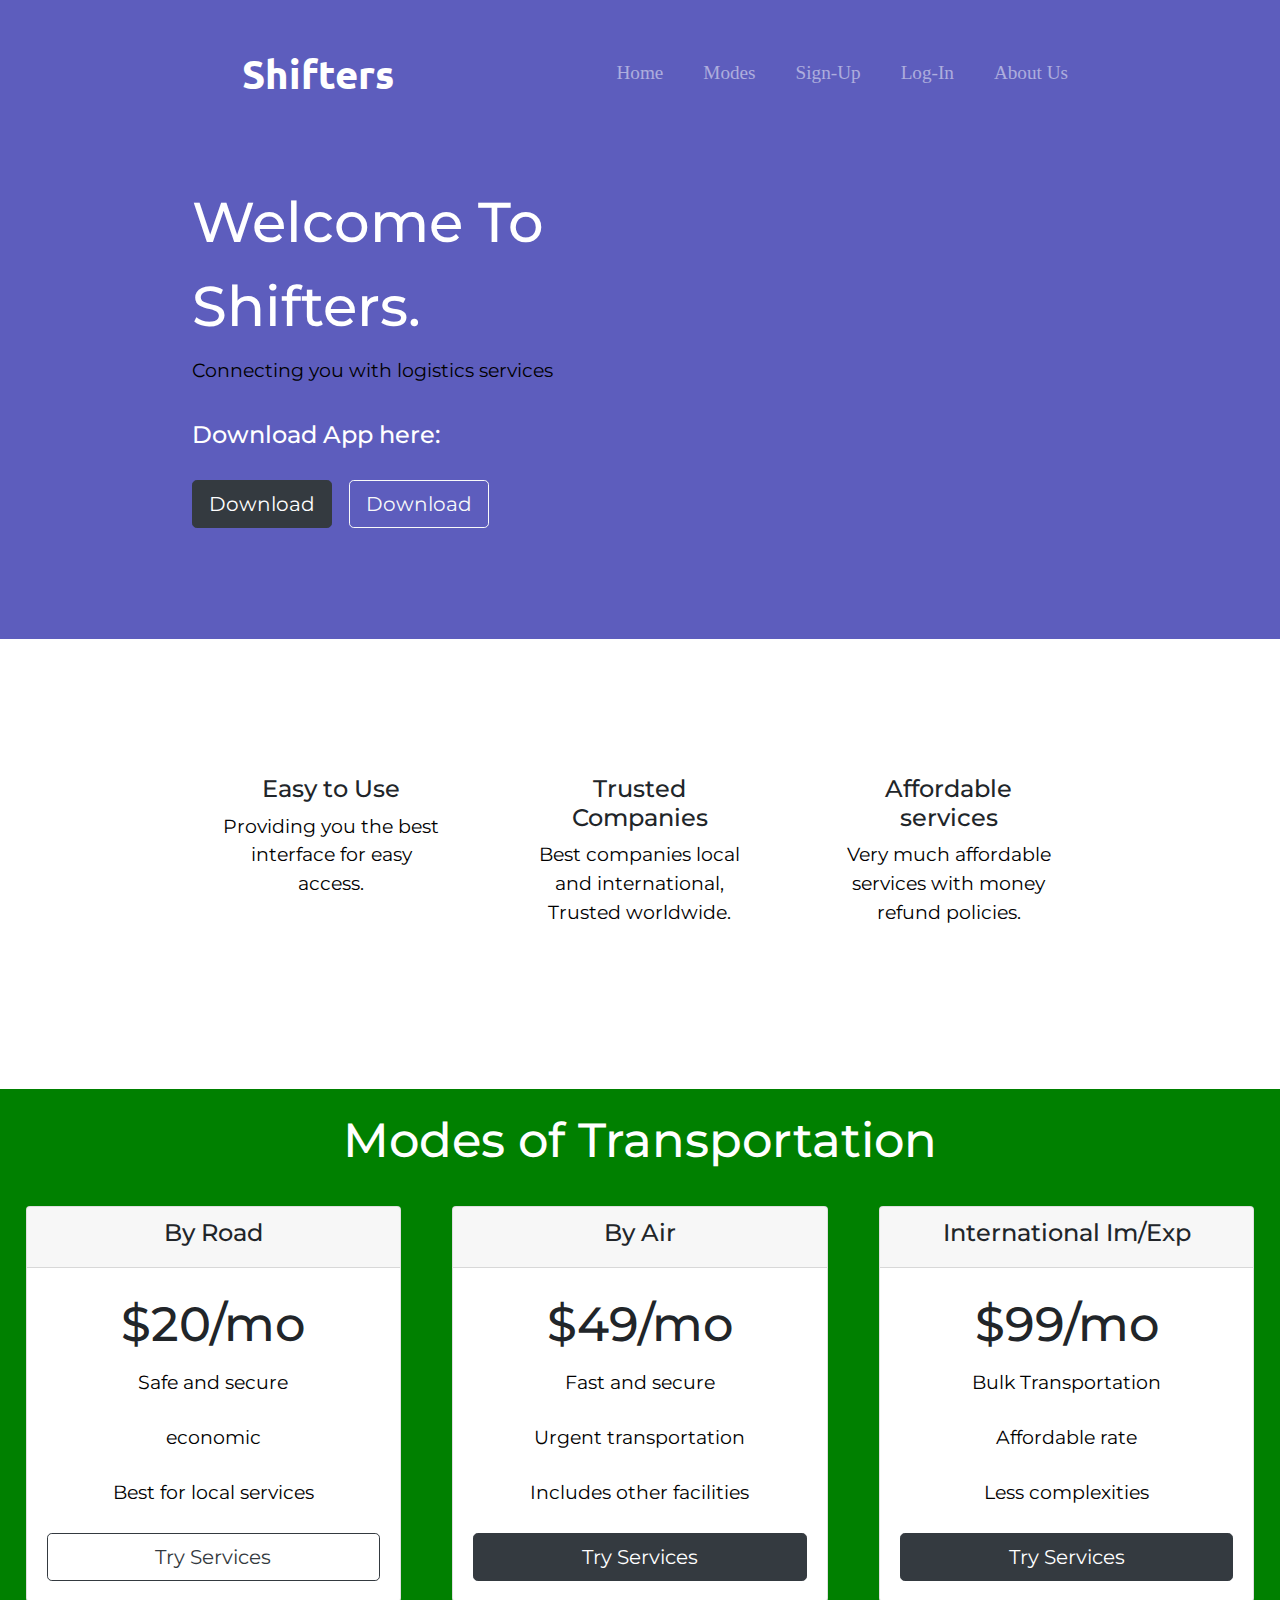
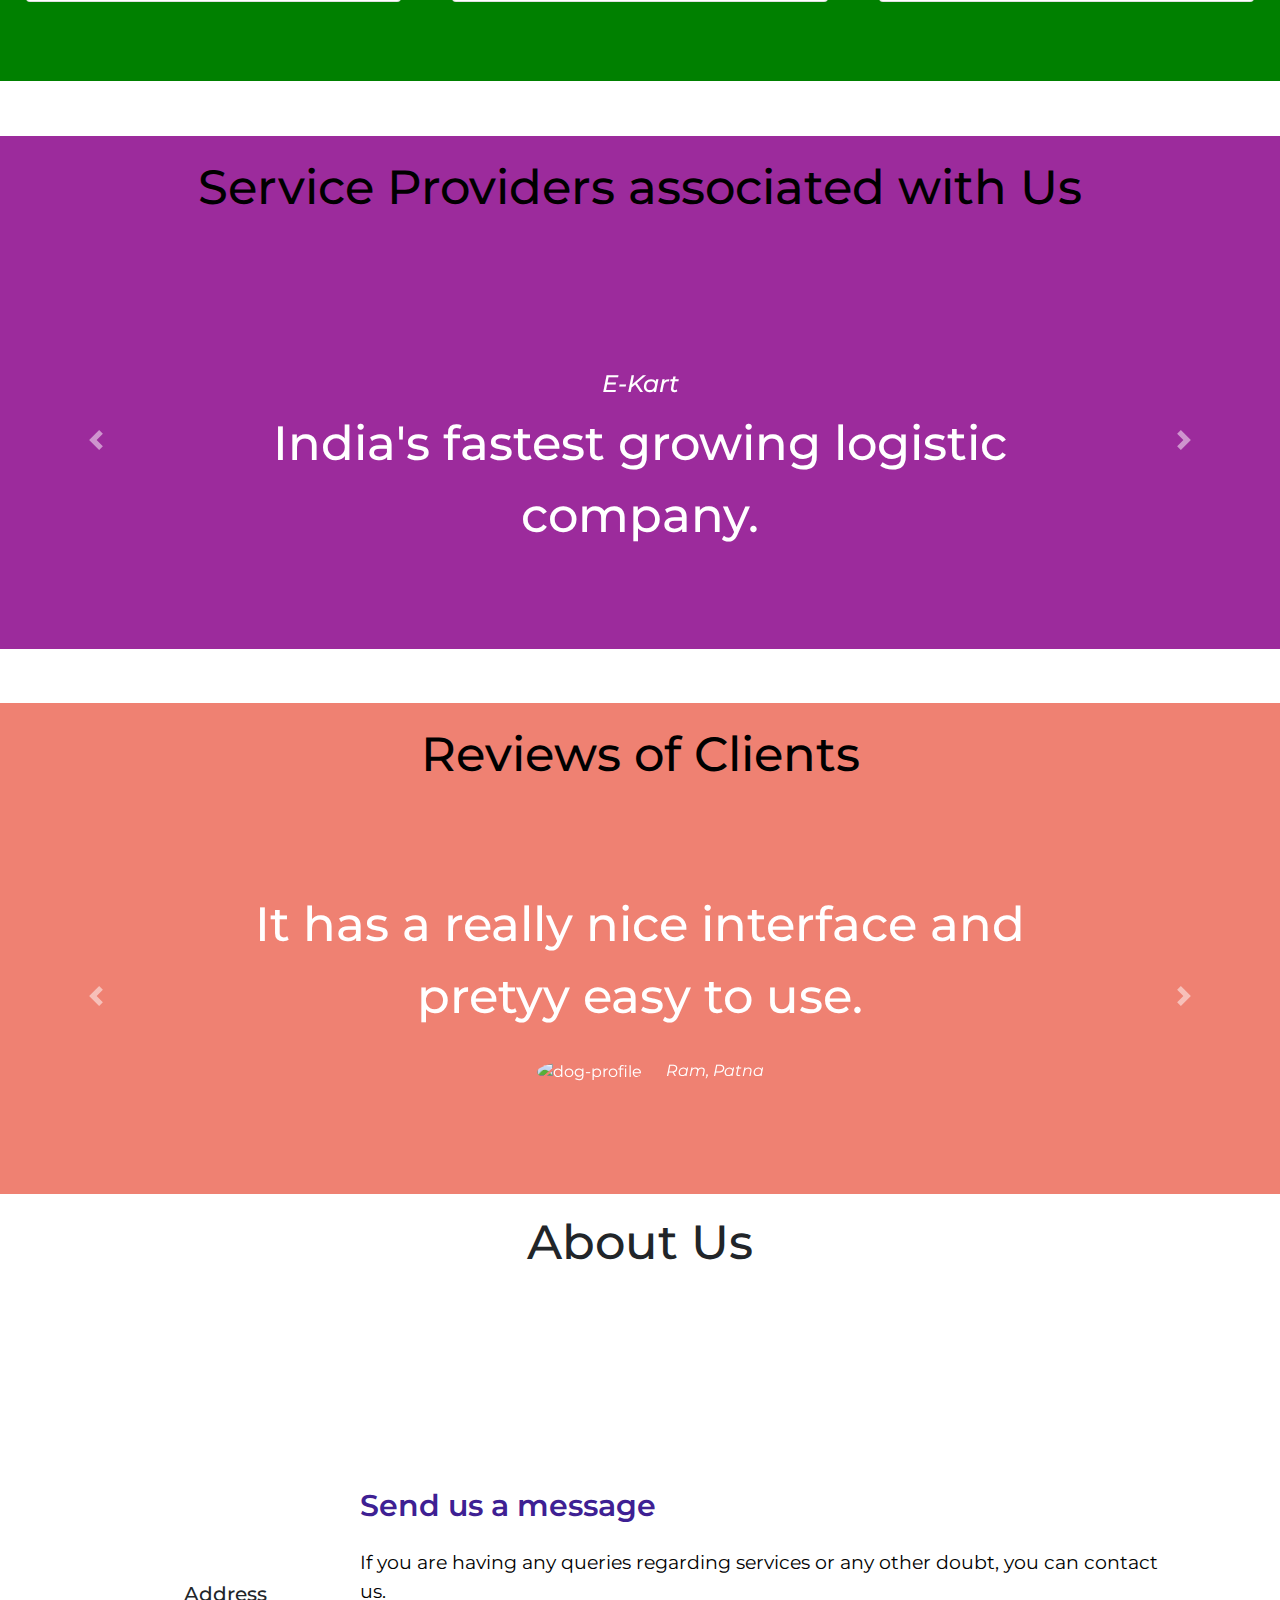
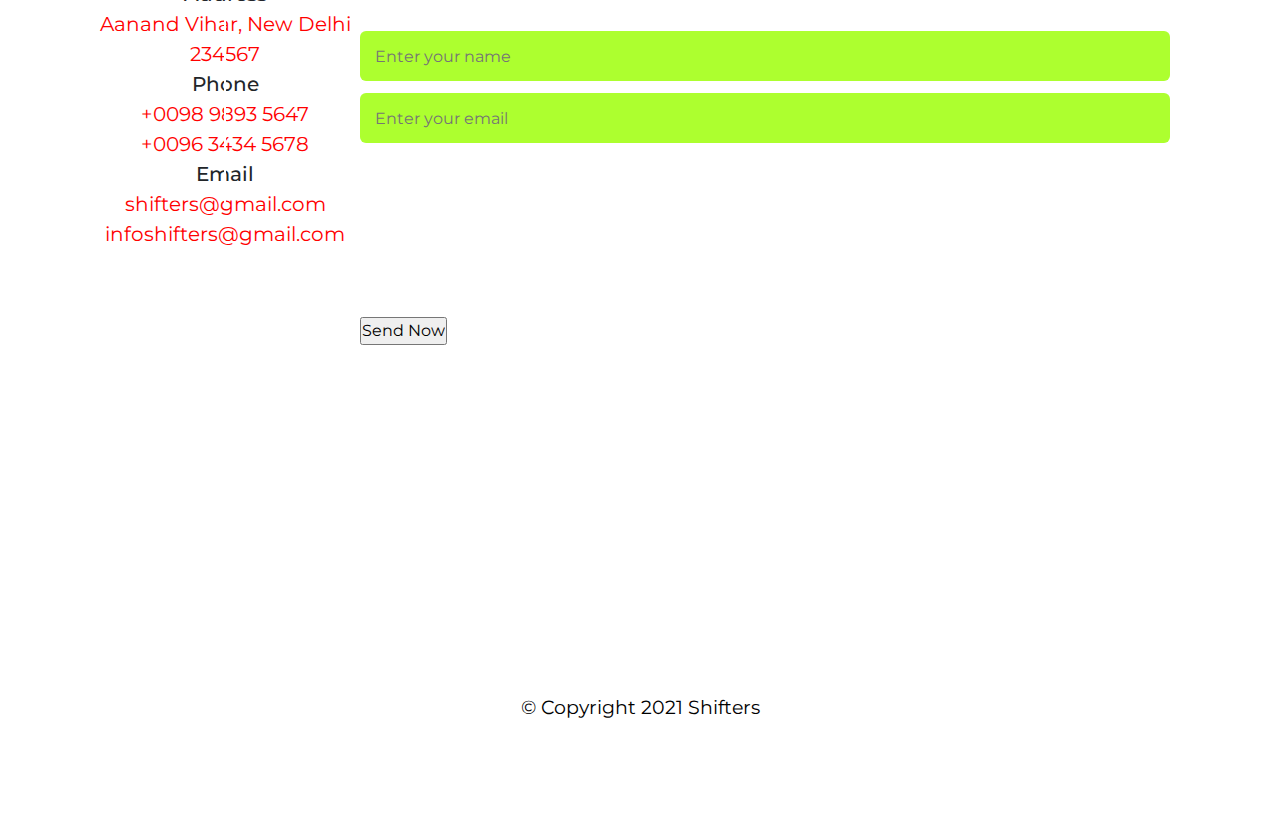
==== index.html @ e753db92 "Add files via upload" ====
<!DOCTYPE html>
<html>

<head>
  <meta charset="utf-8">
  <title>Shifters</title>
  <link rel="icon" href="images/logo3.ico"> 

  <!-- CSS only -->
  <link rel="stylesheet" href="https://maxcdn.bootstrapcdn.com/bootstrap/4.0.0/css/bootstrap.min.css" integrity="sha384-Gn5384xqQ1aoWXA+058RXPxPg6fy4IWvTNh0E263XmFcJlSAwiGgFAW/dAiS6JXm" crossorigin="anonymous">
  <link rel="stylesheet" href="styles1.css">
  <link rel="stylesheet" href="https://pro.fontawesome.com/releases/v5.10.0/css/all.css" integrity="sha384-AYmEC3Yw5cVb3ZcuHtOA93w35dYTsvhLPVnYs9eStHfGJvOvKxVfELGroGkvsg+p" crossorigin="anonymous"/>
  <script src="https://code.jquery.com/jquery-3.2.1.slim.min.js" integrity="sha384-KJ3o2DKtIkvYIK3UENzmM7KCkRr/rE9/Qpg6aAZGJwFDMVNA/GpGFF93hXpG5KkN" crossorigin="anonymous"></script>
  <script src="https://cdnjs.cloudflare.com/ajax/libs/popper.js/1.12.9/umd/popper.min.js" integrity="sha384-ApNbgh9B+Y1QKtv3Rn7W3mgPxhU9K/ScQsAP7hUibX39j7fakFPskvXusvfa0b4Q" crossorigin="anonymous"></script>
  <script src="https://maxcdn.bootstrapcdn.com/bootstrap/4.0.0/js/bootstrap.min.js" integrity="sha384-JZR6Spejh4U02d8jOt6vLEHfe/JQGiRRSQQxSfFWpi1MquVdAyjUar5+76PVCmYl" crossorigin="anonymous"></script>
  <!-- Google fonts -->
  <link rel="preconnect" href="https://fonts.googleapis.com">
  <link rel="preconnect" href="https://fonts.gstatic.com" crossorigin>
  <link href="https://fonts.googleapis.com/css2?family=Montserrat:wght@900&display=swap" rel="stylesheet">
  <link rel="preconnect" href="https://fonts.googleapis.com">
  <link rel="preconnect" href="https://fonts.gstatic.com" crossorigin>
  <link href="https://fonts.googleapis.com/css2?family=Ubuntu:wght@300&display=swap" rel="stylesheet">
</head>

<body>

  <section id="title">
    <div class="container-fluid">

    <nav class="navbar navbar-expand-lg navbar-dark">
      <img class="truck" src="images/logo3.ico" alt=""><a class="navbar-brand" href="">Shifters</a>
      <button class="navbar-toggler" type="button" data-toggle="collapse" data-target="#navbarNavDropdown" aria-controls="navbarNavDropdown" aria-expanded="false" aria-label="Toggle navigation">
        <span class="navbar-toggler-icon"></span>
      </button>
      <div class="collapse navbar-collapse" id="navbarNavDropdown">
        <ul class="navbar-nav ml-auto ">
          <li class="nav-item">
            <a class="nav-link" href="saga.html">Home</a>
          </li>
          <li class="nav-item">
            <a class="nav-link" href="#mode">Modes</a>
          </li>
          <li class="nav-item">
            <a class="nav-link" href="signup.html">Sign-Up</a>
          </li>
          <li class="nav-item">
            <a class="nav-link" href="login.html">Log-In</a>
          </li>
          <li class="nav-item">
            <a class="nav-link" href="#yohi">About Us</a>
          </li>
        </ul>  
      </div>
      </nav> 
      <div class="row">
        <div class="col-lg-6">
      <h1>Welcome To Shifters.</h1>
      <p>Connecting you with logistics services</p>
      <h4>Download App here:</h4>
      <button type="button" class="btn btn-dark btn-lg download-button"><i class="fab fa-apple"></i> Download</button>

      <button type="button" class="btn btn-outline-light btn-lg download-button"><i class="fab fa-google-play"></i> Download</button>
        
        </div>
      
    <div class="col-lg-6">
      <img class="title-img" src="" alt="">
    </div>
  </div>
  </section>


  <!-- Features -->

  <section id="features">
    <div class='row'>
    <div class='col-lg-4 feature-box'>
    <i class="icon fas fa-check-circle one fa-4x"></i>
    <h3>Easy to Use</h3>
    <p>Providing you the best interface for easy access.</p>
    </div>
    <div class='col-lg-4 feature-box'>
    <i class="icon fas fa-bullseye one fa-4x"></i> 
    <h3>Trusted Companies</h3>
    <p>Best companies local and international, Trusted worldwide.</p>
    </div>
    <div class='col-lg-4 feature-box'>
    <i class="icon fas fa-heart one fa-4x"></i> 
    <h3>Affordable services</h3>
    <p>Very much affordable services with money refund policies.</p>
    </div>
    </div>
  </section>

  <section id="mode">
    <h2 class="modi">Modes of Transportation</h2>
    <div class="row">
      <div class="pricing-column col-lg-4 col-md-6">
        <div class="card">
          <div class="card-header">
            <h3>By Road</h3>
          </div>
          <div class="card-body">
            <h2>$20/mo</h2>
            <p>Safe and secure</p>
            <p>economic</p>
            <p>Best for local services</p>
            <a href="login.html"><button type="button" class="btn btn-lg btn-block btn-outline-dark">Try Services</button></a>
          </div>
        </div>
      </div>
      <div class="pricing-column col-lg-4 col-md-6">
        <div class="card">
          <div class="card-header">
            <h3>By Air</h3>
          </div>
          <div class="card-body">
            <h2>$49/mo</h2>
            <p>Fast and secure</p>
            <p>Urgent transportation</p>
            <p>Includes other facilities</p>
            <a href="login.html"><button type="button" class="btn btn-lg btn-block btn-dark">Try Services</button></a>
          </div>
        </div>
      </div>
      <div class="pricing-column col-lg-4">
        <div class="card">
          <div class="card-header">
            <h3>International Im/Exp</h3>
          </div>
          <div class="card-body">
            <h2>$99/mo</h2>
            <p>Bulk Transportation</p>
            <p>Affordable rate</p>
            <p>Less complexities</p>
            <a href="login.html"><button type="button" class="btn btn-lg btn-block btn-dark">Try Services</button></a>
          </div>
        </div>
      </div>  
    </div>
  </section>
<div class="extra">
     <p class="white">kdfs;wlfhwefhwefkwnfjkk</p>
</div>

<!-- association -->

<section id="association">
  <h2 class="review">Service Providers associated with Us</h2>
  <div id="testimonial-carousel1" class="carousel slide" data-ride="carousel" data-interval="1600">
    <div class="carousel-inner">
      <div class="carousel-item active">
        <img class="testimonial-img"src="images/E-kart-logo.png" alt="">
        <h4><em>E-Kart</em></h4>
        <h2>India's fastest growing logistic company.</h2>
        
      </div>
      <div class="carousel-item">
        <img class="testimonial-img" src="images/blue.jpeg" alt="">
        <h4><em>Bluedart</em></h4>
        <h2 class="testimonial-text">India's fastest growing logistic company.</h2>
      </div>
      <div class="carousel-item">
        <img class="testimonial-img" src="images/delhi.png" alt="">
        <h4><em>Delhivery</em></h4>
        <h2 class="testimonial-text">India's fastest growing logistic company.</h2>
      </div>
      <div class="carousel-item">
        <img class="testimonial-img" src="images/adani-group-vector-logo.png" alt="">
        <h4><em>Adani</em></h4>
        <h2 class="testimonial-text">India's fastest growing logistic company.</h2>
      </div>
      <div class="carousel-item">
        <img class="testimonial-img" src="images/FedEx-Logo-1994-present.jpeg" alt="">
        <h4><em>Fed-Ex</em></h4>
        <h2 class="testimonial-text">India's fastest growing logistic company.</h2>
      </div>
      <div class="carousel-item">
        <img class="testimonial-img" src="images/TCI-Express-Ltd.-announces-financial-results-for-the-quarter-and-the-financial-year-ended-on-March-31-2019.jpg" alt="">
        <h4><em>TCI</em></h4>
        <h2 class="testimonial-text">India's fastest growing logistic company.</h2>
      </div>
      <div class="carousel-item">
        <img class="testimonial-img" src="images/tnw.png" alt="">
        <h4><em>TNW</em></h4>
        <h2 class="testimonial-text">India's fastest growing logistic company.</h2>
      </div>
      <div class="carousel-item">
        <img class="testimonial-img" src="images/aramex-7c3e6342fa69138c60bbbedde3c72b1684737025dbfc824ef933aed8c86c77b5.svg" alt="">
        <h4><em>Aramex</em></h4>
        <h2 class="testimonial-text">India's fastest growing logistic company.</h2>
      </div>
      
    </div>
    <a class="carousel-control-prev" href="#testimonial-carousel1" role="button" data-slide="prev">
      <span class="carousel-control-prev-icon" aria-hidden="true"></span>
      <span class="sr-only">Previous</span>
    </a>
    <a class="carousel-control-next" href="#testimonial-carousel1" role="button" data-slide="next">
      <span class="carousel-control-next-icon" aria-hidden="true"></span>
      <span class="sr-only">Next</span>
    </a>
  </div>

</section>
<div class="extra">
  <p class="white">kdfs;wlfhwefhwefkwnfjkk</p>
</div>

  <!-- Testimonials -->

  <section id="testimonials">
    <h2 class="review">Reviews of Clients</h2>
    <div id="testimonial-carousel" class="carousel slide" data-ride="false">
      <div class="carousel-inner">
        <div class="carousel-item active">
          <h2>It has a really nice interface and pretyy easy to use. </h2>
          <img class="testimonial-img"src="images/dog-img.jpg" alt="dog-profile">
          <em>Ram, Patna</em>
        </div>
        <div class="carousel-item">
          <h2 class="testimonial-text">I used this site for the first time, and i'm happy with the experience, all the suggested companies were really great.</h2>
          <img class="testimonial-img" src="images/lady-img.jpg" alt="lady-profile">
          <em>Shyaam, Kerela</em>
        </div>
        
      </div>
      <a class="carousel-control-prev" href="#testimonial-carousel" role="button" data-slide="prev">
        <span class="carousel-control-prev-icon" aria-hidden="true"></span>
        <span class="sr-only">Previous</span>
      </a>
      <a class="carousel-control-next" href="#testimonial-carousel" role="button" data-slide="next">
        <span class="carousel-control-next-icon" aria-hidden="true"></span>
        <span class="sr-only">Next</span>
      </a>
    </div>

  </section>
   <!-- about us -->
   <h3 id="yohi" class="about">About Us</h3>
     <div class="contra">
       <div class="content">
         <div class="left-side">
           <div class="address details">
             <i class="fas fa-map-marker-alt"></i>
             <div class="topic">Address</div>
             <div class="text-one">Aanand Vihar, New Delhi</div>
             <div class="text-two">234567</div>
           </div>
           <div class="phone details">
             <i class="fas fa-phone-alt"></i>
             <div class="topic">Phone</div>
             <div class="text-one">+0098 9893 5647</div>
             <div class="text-two">+0096 3434 5678</div>
           </div>
           <div class="email details">
             <i class="fas fa-envelope"></i>
             <div class="topic">Email</div>
             <div class="text-one">shifters@gmail.com</div>
             <div class="text-two">infoshifters@gmail.com</div>
           </div>
         </div>
         <div class="right-side">
           <div class="topic-text">Send us a message</div>
           <p>If you are having any queries regarding services or any other doubt, you can contact us.</p>
         <form action="#">
           <div class="input-box">
             <input type="text" placeholder="Enter your name">
           </div>
           <div class="input-box">
             <input type="text" placeholder="Enter your email">
           </div>
           <div class="input-box message-box">
             
           </div>
           <div class="button">
             <a href="mailto:bhattjatin2411@gmail.com"><input type="button" value="Send Now" ></a>
           </div>
         </form>
       </div>
       </div>
     </div>
   
  


  


  <!-- Footer -->

  <footer id="footer">
    <a href="https://twitter.com/login?lang=en"><i class="yos fab fa-twitter"></i></a>
    <a href="https://www.facebook.com/"><i class="yos fab fa-facebook"></i></a>
    <a href="https://www.instagram.com/accounts/login/"><i class="yos fab fa-instagram"></i></a>
    <a href="https://www.google.com/gmail/"><i class="yos fas fa-envelope"></i></a>

    <p>© Copyright 2021 Shifters</p>

  </footer>


</body>

</html>
---- styles1.css ----
.truck{
  width: 50px;
}
#title{
    background-color: rgb(93, 93, 189);
    color: white;
   
}
h1{
    font-family:"Montserrat";
    font-size: 3.5rem;
    line-height: 1.5;
    
}
h3{
    font-family: "Montserrat";
    font-size: 1.5rem;
}
h2{
    font-size: 3rem;
    font-family: "Montserrat";
    line-height: 1.5;
}
p{
    color: black;
    font-size: 1.2rem;
    padding-bottom: 10px;
}
h4{
    padding-top: 10px;
}
.container-fluid{
    padding: 3% 15% 7%;
    
}
body{
    font-family:"Montserrat";
}
/* navigation bar */
.navbar{
    padding: 0 0 4.5rem;
}
.navbar-brand{
    font-family: "Ubuntu";
    font-size: 2.5rem;
    font-weight: bold;
}
.nav-item{
    padding: 0 12px;
}
.nav-link{
    font-size: 1.2rem;
    font-family: "Montserrat-Light";
}


/* Download buttons */
.download-button{
    margin: 5% 3% 5% 0;
}

/* Title image */
.title-img{
    width: 60%;
    transform: rotate(25deg);
    position: absolute;
    right: 30%;
}


#features{
    padding: 7% 15%;
    background-color: white;
    position: relative;
    z-index: 1;
}
.feature-box{
    text-align: center;
    padding: 5%;
}
.icon{
    color: #ef8172;
    margin-bottom: 1rem;
}
.icon:hover{
    color: #ff4c68;
}
/* Testimonials section */
#association{
    
    text-align: center;
    background-color: rgb(156, 43, 156);
    color: #fff;
}
#testimonials{
    
    text-align: center;
    background-color: #ef8172;
    color: #fff;
}
.testimonial-img{
    width: 10%;
    border-radius: 100%;
    margin: 20px;
}
.carousel-item{
    padding: 7% 15%;
}
#press{
    background-color: #ef8172;
    text-align: center;
    padding-bottom: 3%;
}
.press-logo{
    width: 15%;
    margin: 20px 20px 50px;
}
#mode{
    padding: 15px;
    text-align: center;
    background-color: green;
}
.modi{
    color: white;
    height: 30px;
    padding-bottom: 10px;
}
.white{
    color: white;
}
.review{
    padding-top: 15px;
    color: black;
}
#pricing,{
    padding: 90px;
    text-align: center;
}
.pricing-column{
    padding: 5% 2%;
}
@media(max-width: 974px){
    #title{
        text-align: center;
    }
    .title-img{
        transform: rotate(0);
        position: static;
        
    }
}
#cta{
    background-color: #ff4c68;
    text-align: center;
    padding: 7% 15%;
    
}
.end{
    font-size: 3rem;
    font-family: "Montserrat";
    line-height: 1.5;
    color: white;
    
}
#footer{
    background-color: #fff;
    text-align: center;
    padding: 7% 15%;
    
}
.yos{
    padding: 15px ;
    margin: 20px;
    
}
/* Google Font CDN Link */
@import url('https://fonts.googleapis.com/css2?family=Poppins:wght@200;300;400;500;600;700&display=swap');
*{
  margin: 0;
  padding: 0;
  box-sizing: border-box;
  font-family: "Montserrat";
}
.about{
    margin-top: 20px;
    text-align: center;
    font-size: 3rem;
    padding: 0;
}
.contra{
  min-height: 100vh;
  width: 100%;
  background: #c8e8e9;
  display: flex;
  align-items: center;
  justify-content: center;
}
.contra{
  width: 100%;
  background: #fff;
  border-radius: 6px;
  padding: 0px 60px 30px 40px;
  
}
.contra .content{
  display: flex;
  align-items: center;
  justify-content: space-between;
}
.contra .content .left-side{
  width: 25%;
  height: 100%;
  display: flex;
  flex-direction: column;
  align-items: center;
  justify-content: center;
  
  position: relative;
}
.contra .left-side::before{
  content: '';
  position: absolute;
  height: 70%;
  width: 2px;
  
  top: 50%;
  transform: translateY(-50%);
  background: #fff;
}
.contra .left-side .details{
  
  text-align: center;
}
.contra .left-side .details i{
  font-size: 40px;
  color: #3e2093;
  
}
.contra .left-side .details .topic{
  font-size: 20px;
  font-weight: 500;
}
.content .left-side .details .text-one,
.content .left-side .details .text-two{
  font-size: 20px;
  color: red;
}
.contra .content .right-side{
  width: 75%;
  
}
.contra .right-side .topic-text{
  font-size: 30px;
  font-weight: 600;
  color: #3e2093;
  margin-bottom: 20px;
}
.right-side .input-box{
  height: 50px;
  width: 100%;
  margin: 12px 0;
}
.right-side .input-box input,
.right-side .input-box textarea{
  height: 100%;
  width: 100%;
  border: none;
  outline: none;
  font-size: 16px;
  background: greenyellow;
  border-radius: 6px;
  padding: 0 15px;
  resize: none;
}
.right-side .message-box{
  min-height: 150px;
}
.right-side .input-box textarea{
  padding-top: 6px;
}
.right-side .button2{
  display: inline-block;
  margin-top: 12px;
}
.right-side .button2 input[type="button"]{
  color: #fff;
  font-size: 25px;
  outline: none;
  border: none;
  padding: 8px 16px;
  border-radius: 6px;
  background: #3e2093;
  cursor: pointer;
  transition: all 0.3s ease;
}
.button2 input[type="button"]:hover{
  background: #5029bc;
}

@media (max-width: 950px) {
  .contra{
    width: 90%;
    padding: 30px 40px 40px 35px ;
  }
  .contra .content .right-side{
   width: 75%;
   margin-left: 55px;
}

@media (max-width: 820px) {
  .contra{
    margin: 40px 0;
    height: 100%;
  }
  .contra .content{
    flex-direction: column-reverse;
  }
 .contra .content .left-side{
   width: 100%;
   flex-direction: row;
   margin-top: 40px;
   justify-content: center;
   flex-wrap: wrap;
 }
 .contra .content .left-side::before{
   display: none;
 }
 .contra .content .right-side{
   width: 100%;
   margin-left: 0;
 }
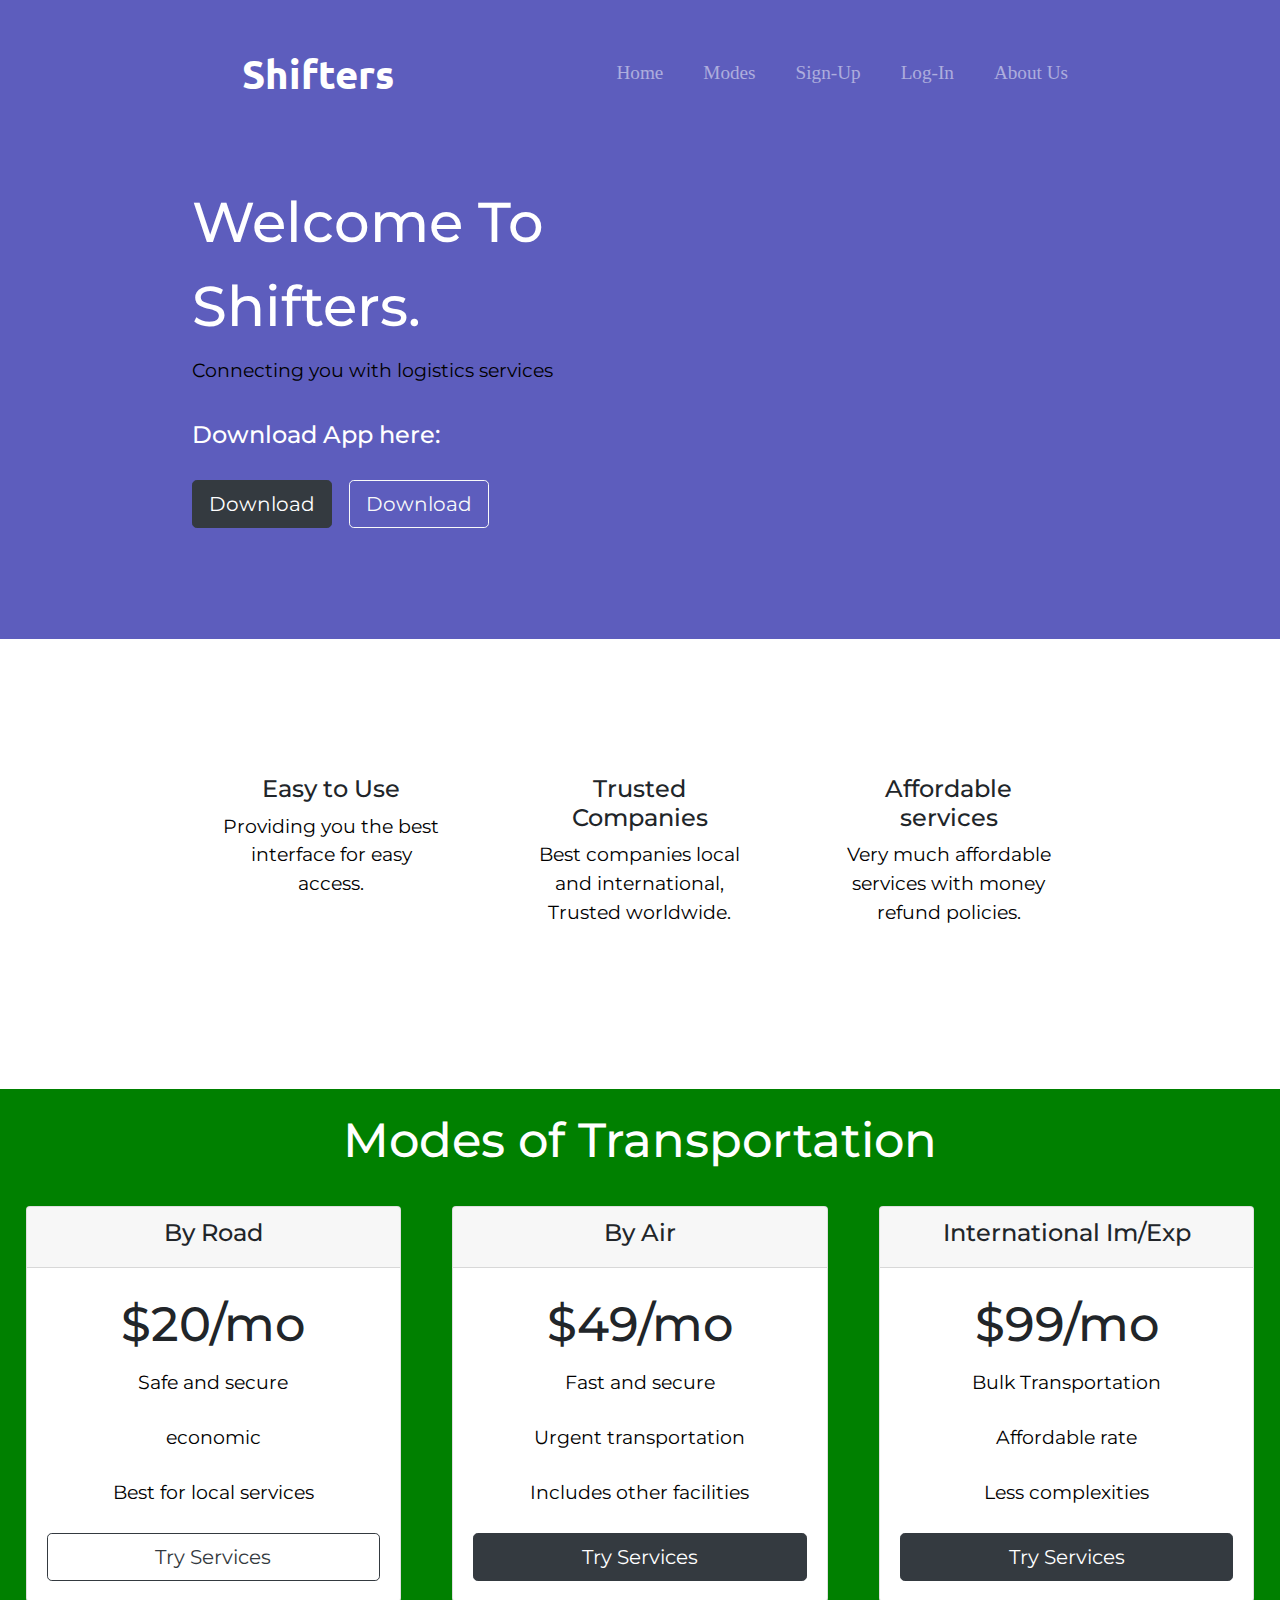
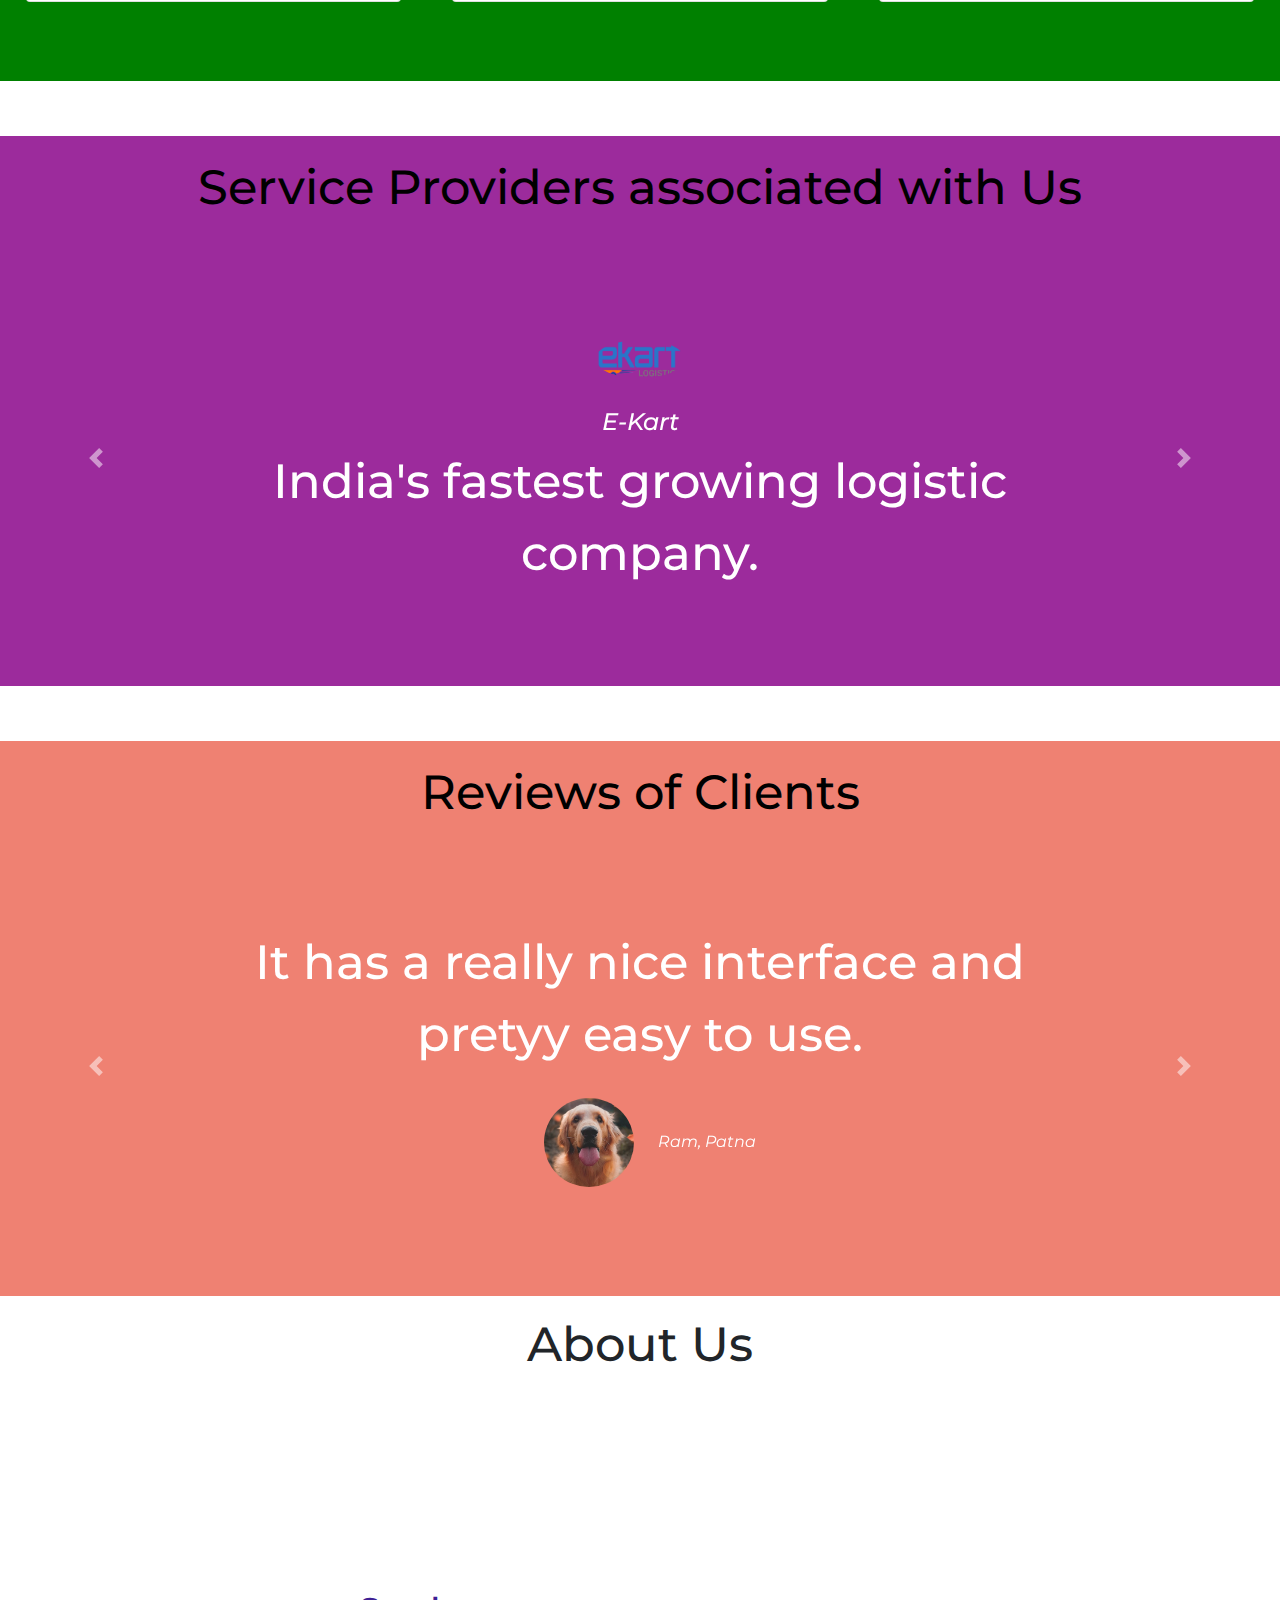
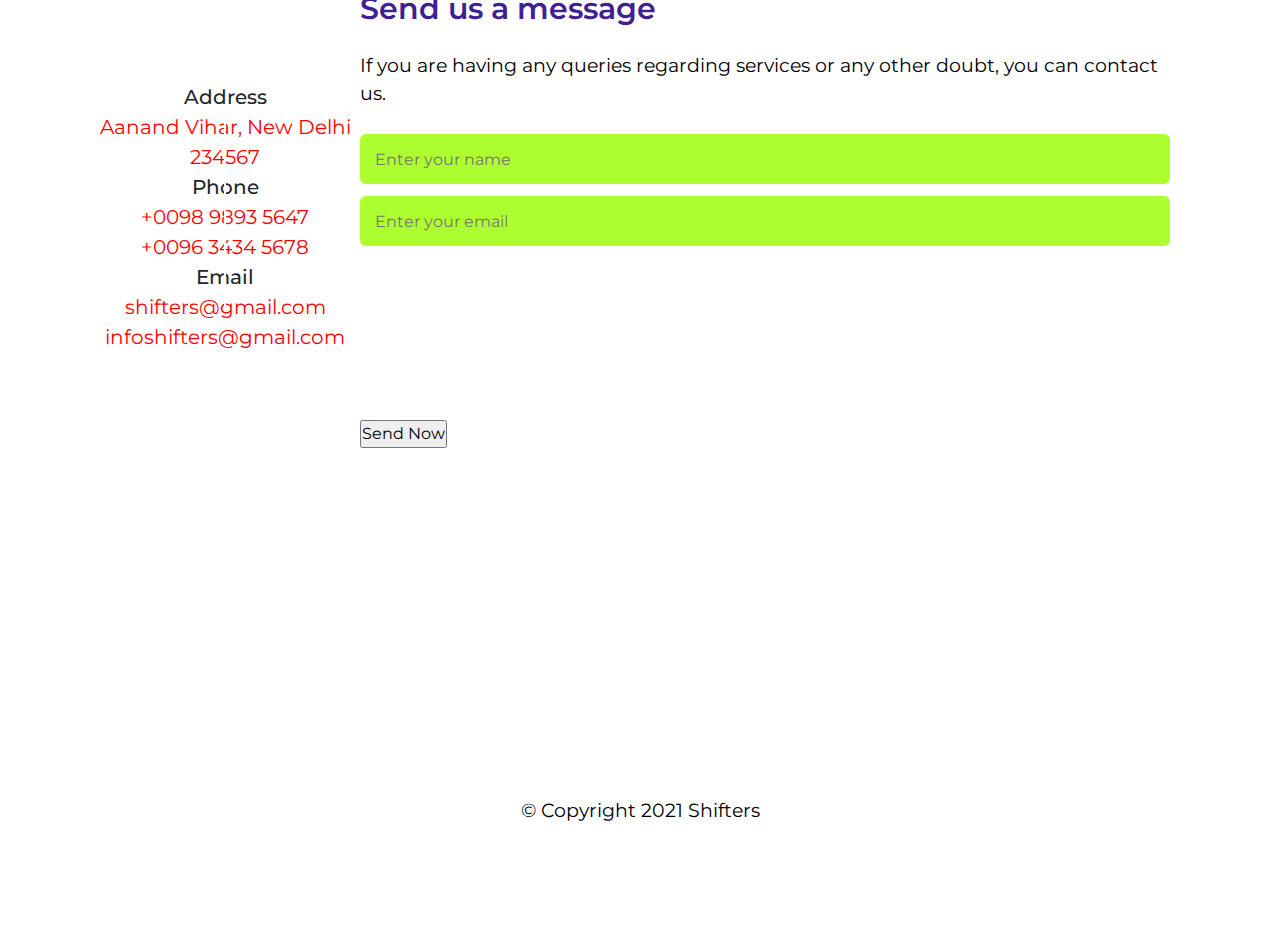
==== commit d3f8d015: "Update index.html" ====
--- a/index.html
+++ b/index.html
@@ -4,7 +4,7 @@
 <head>
   <meta charset="utf-8">
   <title>Shifters</title>
-  <link rel="icon" href="images/logo3.ico"> 
+  <link rel="icon" href="IMG/logo3.ico"> 
 
   <!-- CSS only -->
   <link rel="stylesheet" href="https://maxcdn.bootstrapcdn.com/bootstrap/4.0.0/css/bootstrap.min.css" integrity="sha384-Gn5384xqQ1aoWXA+058RXPxPg6fy4IWvTNh0E263XmFcJlSAwiGgFAW/dAiS6JXm" crossorigin="anonymous">
@@ -150,43 +150,43 @@
   <div id="testimonial-carousel1" class="carousel slide" data-ride="carousel" data-interval="1600">
     <div class="carousel-inner">
       <div class="carousel-item active">
-        <img class="testimonial-img"src="images/E-kart-logo.png" alt="">
+        <img class="testimonial-img"src="IMG/E-kart-logo.png" alt="">
         <h4><em>E-Kart</em></h4>
         <h2>India's fastest growing logistic company.</h2>
         
       </div>
       <div class="carousel-item">
-        <img class="testimonial-img" src="images/blue.jpeg" alt="">
+        <img class="testimonial-img" src="IMG/blue.jpeg" alt="">
         <h4><em>Bluedart</em></h4>
         <h2 class="testimonial-text">India's fastest growing logistic company.</h2>
       </div>
       <div class="carousel-item">
-        <img class="testimonial-img" src="images/delhi.png" alt="">
+        <img class="testimonial-img" src="IMG/delhi.png" alt="">
         <h4><em>Delhivery</em></h4>
         <h2 class="testimonial-text">India's fastest growing logistic company.</h2>
       </div>
       <div class="carousel-item">
-        <img class="testimonial-img" src="images/adani-group-vector-logo.png" alt="">
+        <img class="testimonial-img" src="IMG/adani-group-vector-logo.png" alt="">
         <h4><em>Adani</em></h4>
         <h2 class="testimonial-text">India's fastest growing logistic company.</h2>
       </div>
       <div class="carousel-item">
-        <img class="testimonial-img" src="images/FedEx-Logo-1994-present.jpeg" alt="">
+        <img class="testimonial-img" src="IMG/FedEx-Logo-1994-present.jpeg" alt="">
         <h4><em>Fed-Ex</em></h4>
         <h2 class="testimonial-text">India's fastest growing logistic company.</h2>
       </div>
       <div class="carousel-item">
-        <img class="testimonial-img" src="images/TCI-Express-Ltd.-announces-financial-results-for-the-quarter-and-the-financial-year-ended-on-March-31-2019.jpg" alt="">
+        <img class="testimonial-img" src="IMG/TCI-Express-Ltd.-announces-financial-results-for-the-quarter-and-the-financial-year-ended-on-March-31-2019.jpg" alt="">
         <h4><em>TCI</em></h4>
         <h2 class="testimonial-text">India's fastest growing logistic company.</h2>
       </div>
       <div class="carousel-item">
-        <img class="testimonial-img" src="images/tnw.png" alt="">
+        <img class="testimonial-img" src="IMG/tnw.png" alt="">
         <h4><em>TNW</em></h4>
         <h2 class="testimonial-text">India's fastest growing logistic company.</h2>
       </div>
       <div class="carousel-item">
-        <img class="testimonial-img" src="images/aramex-7c3e6342fa69138c60bbbedde3c72b1684737025dbfc824ef933aed8c86c77b5.svg" alt="">
+        <img class="testimonial-img" src="IMG/aramex-7c3e6342fa69138c60bbbedde3c72b1684737025dbfc824ef933aed8c86c77b5.svg" alt="">
         <h4><em>Aramex</em></h4>
         <h2 class="testimonial-text">India's fastest growing logistic company.</h2>
       </div>
@@ -215,12 +215,12 @@
       <div class="carousel-inner">
         <div class="carousel-item active">
           <h2>It has a really nice interface and pretyy easy to use. </h2>
-          <img class="testimonial-img"src="images/dog-img.jpg" alt="dog-profile">
+          <img class="testimonial-img"src="IMG/dog-img.jpg" alt="dog-profile">
           <em>Ram, Patna</em>
         </div>
         <div class="carousel-item">
           <h2 class="testimonial-text">I used this site for the first time, and i'm happy with the experience, all the suggested companies were really great.</h2>
-          <img class="testimonial-img" src="images/lady-img.jpg" alt="lady-profile">
+          <img class="testimonial-img" src="IMG/lady-img.jpg" alt="lady-profile">
           <em>Shyaam, Kerela</em>
         </div>
         
